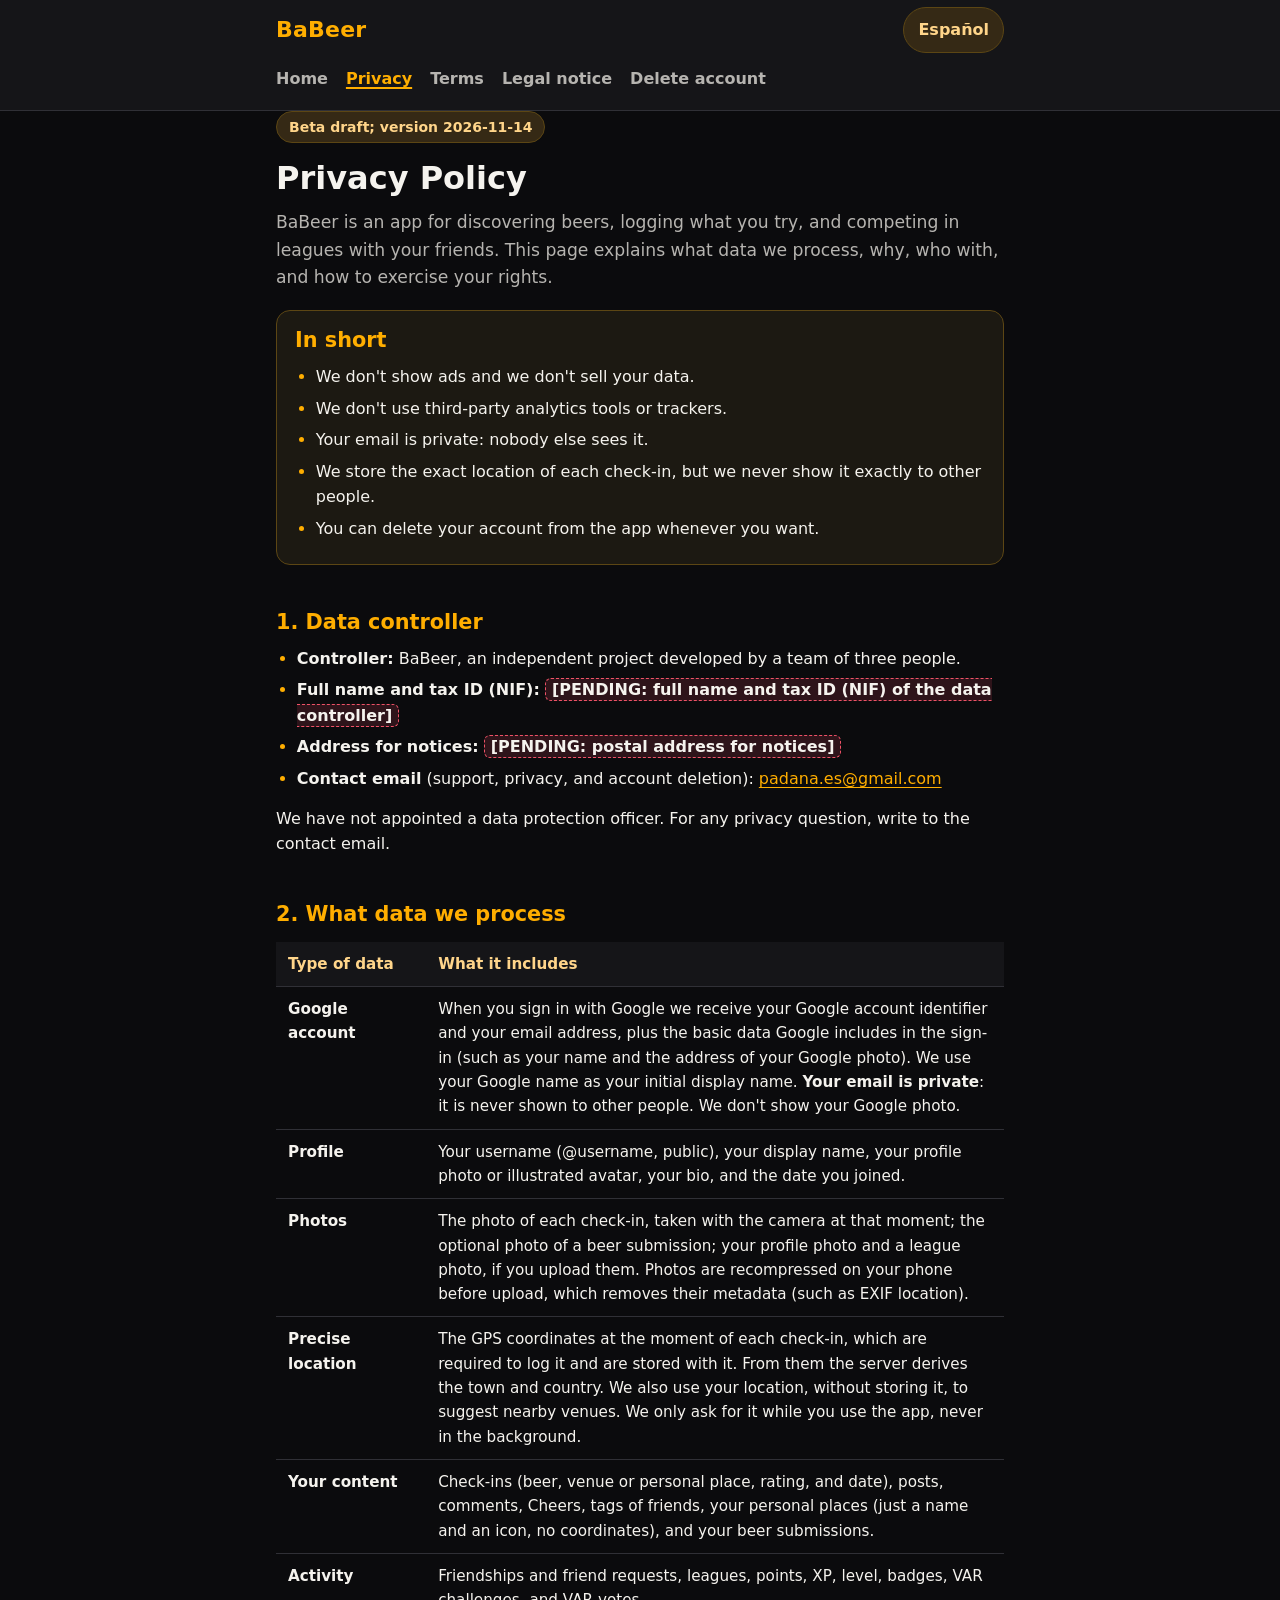
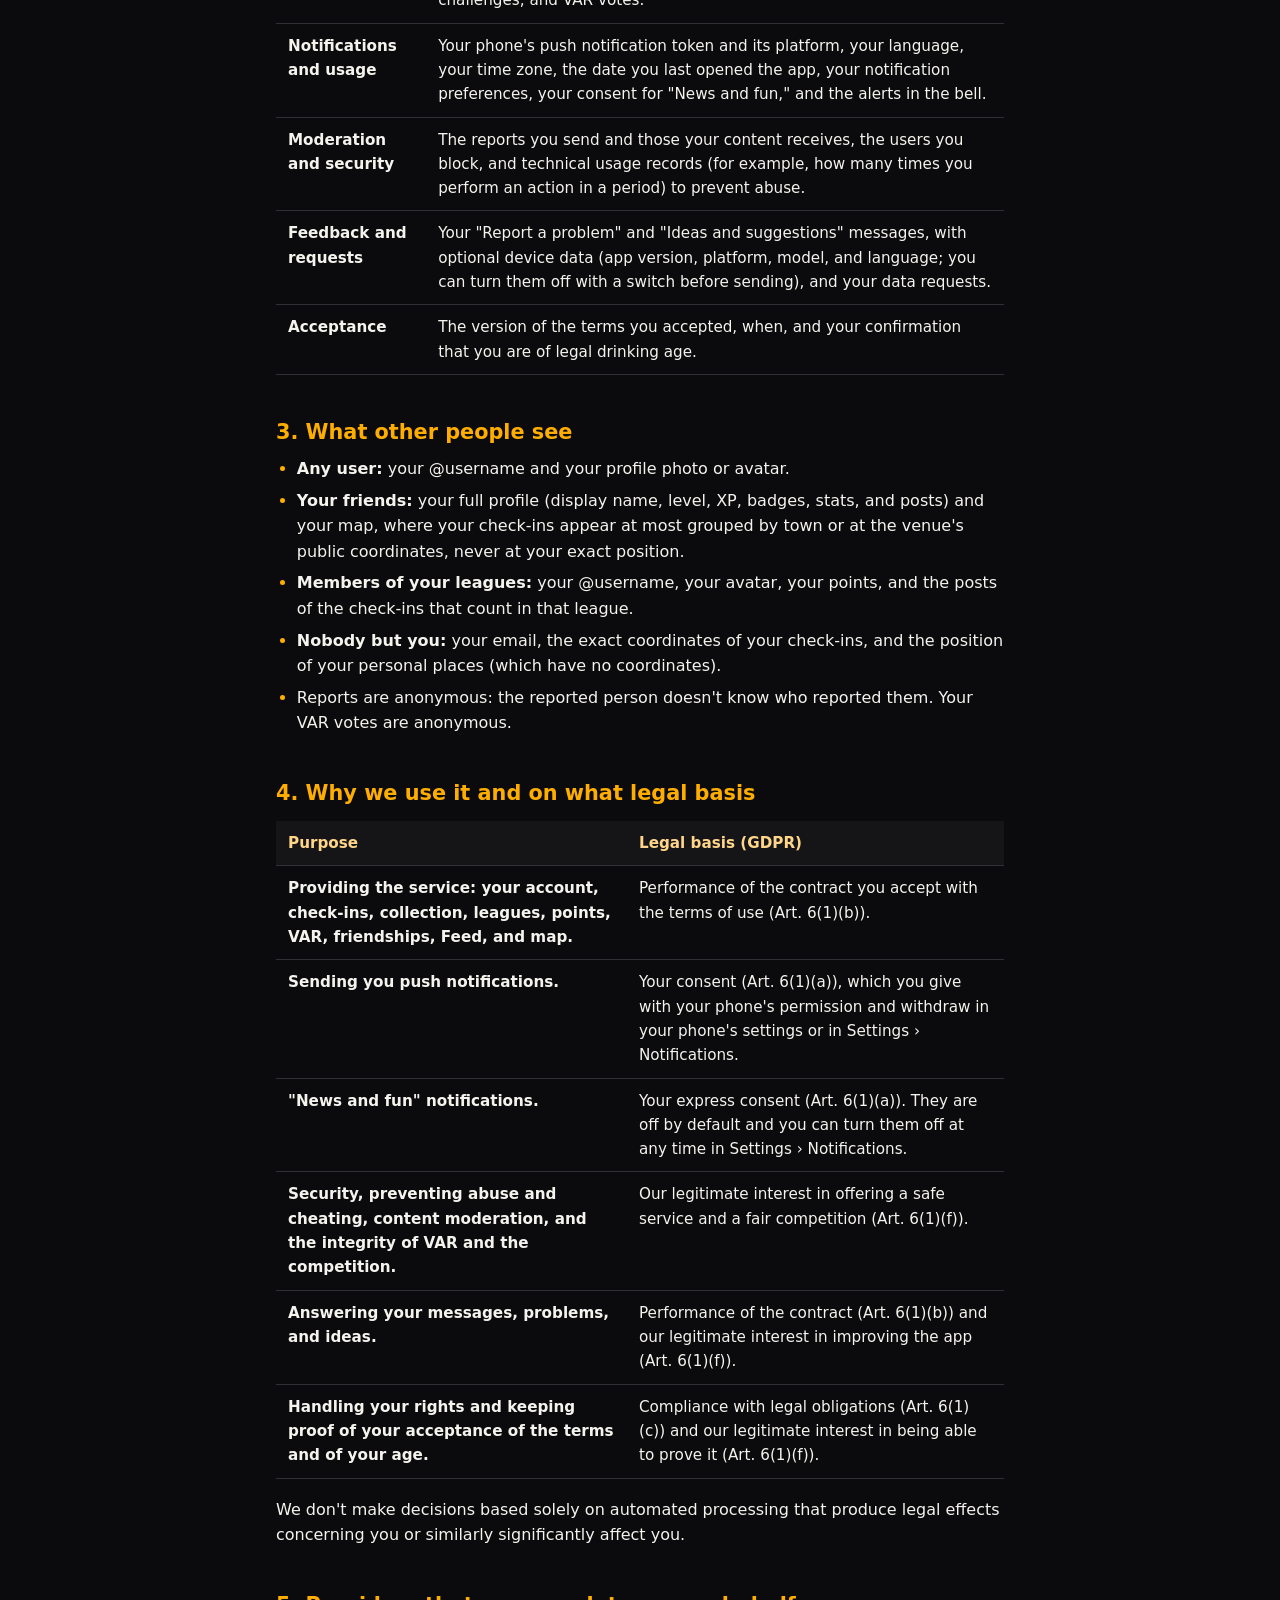
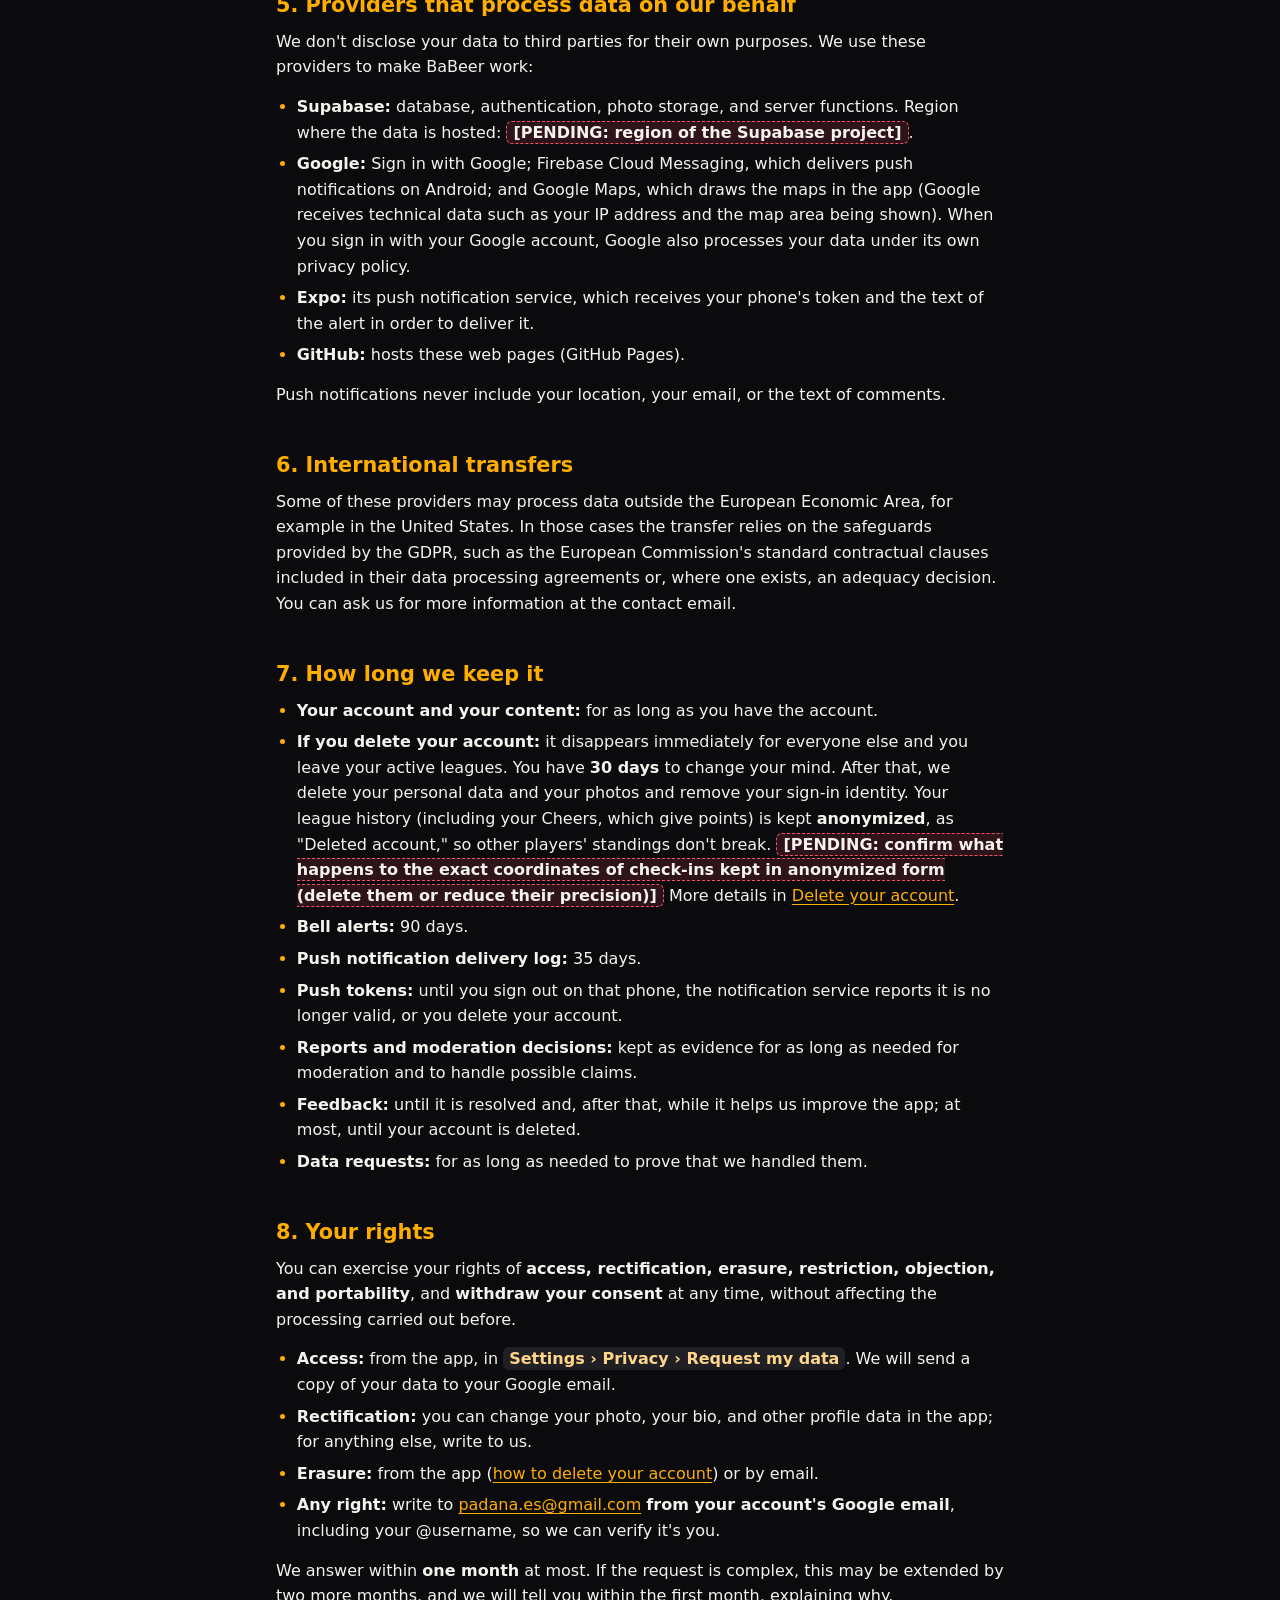
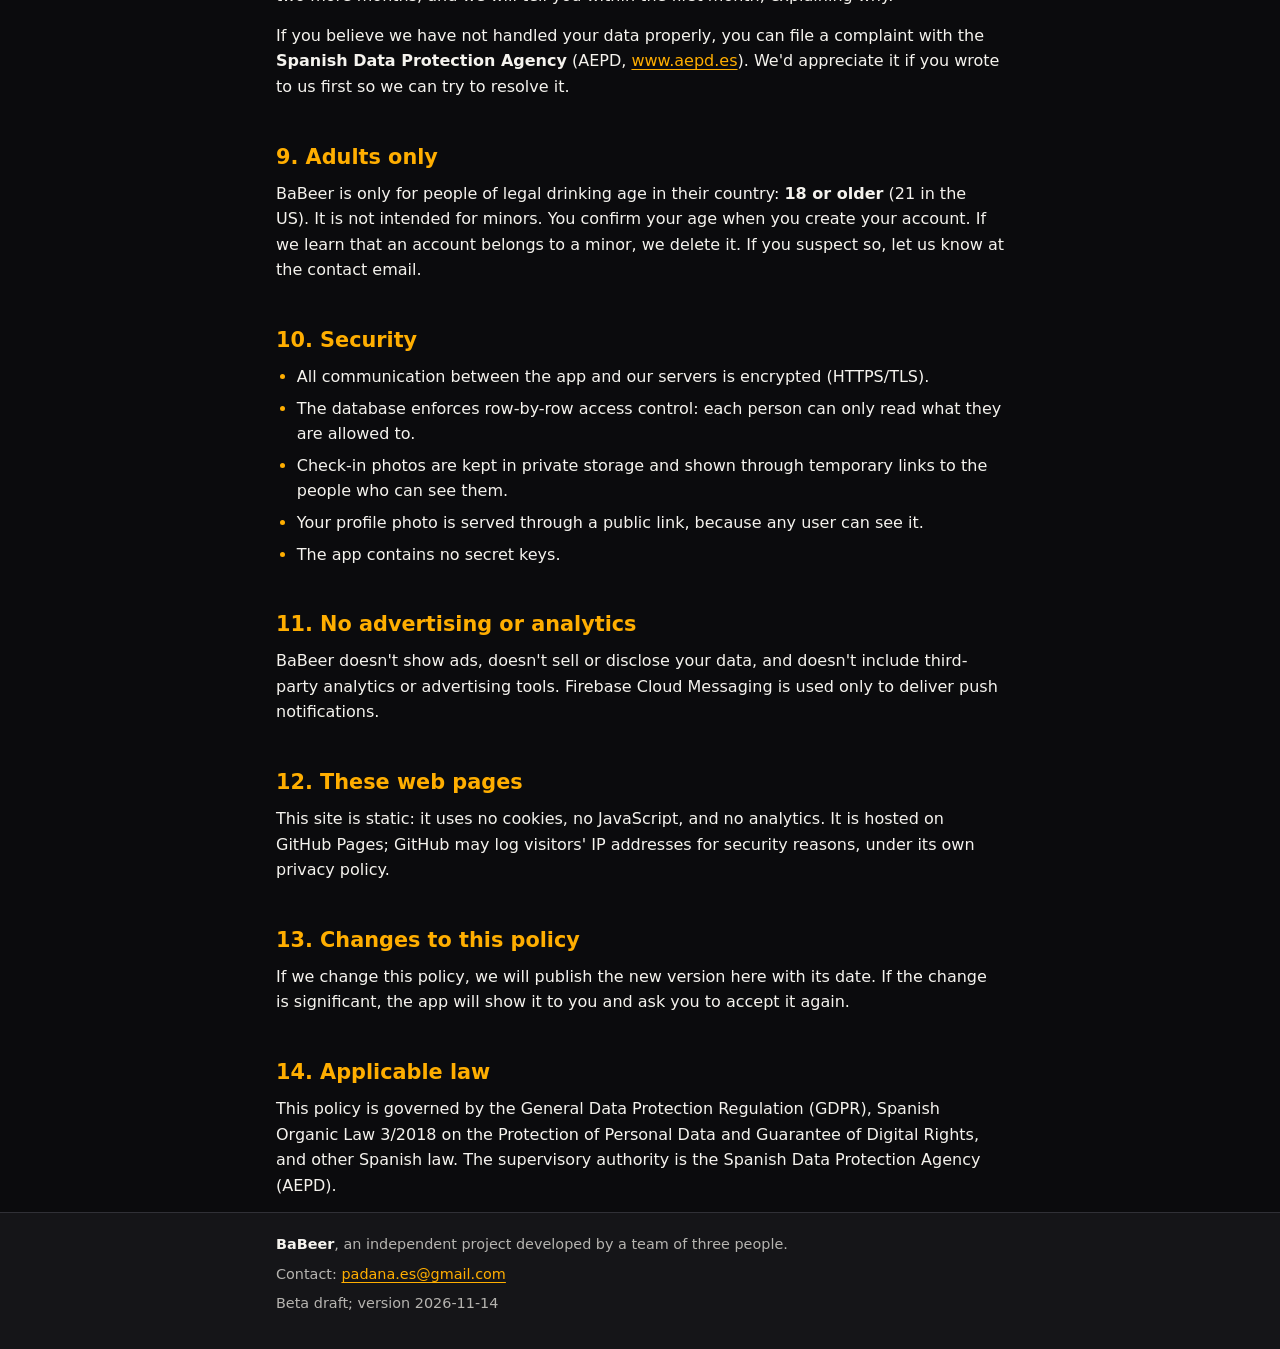
==== en/privacy.html @ 209f2f9f "Páginas legales de BaBeer (beta)" ====
<!doctype html>
<html lang="en">
<head>
<meta charset="utf-8">
<meta name="viewport" content="width=device-width, initial-scale=1">
<meta http-equiv="Content-Security-Policy" content="default-src 'none'; style-src 'self'; img-src 'self'; base-uri 'none'; form-action 'none'">
<meta name="referrer" content="no-referrer">
<meta name="color-scheme" content="dark">
<title>Privacy Policy · BaBeer</title>
<meta name="description" content="What data BaBeer processes, why, who with, and how to exercise your rights.">
<link rel="stylesheet" href="../assets/style.css">
<link rel="alternate" hreflang="es" href="../privacidad.html">
<link rel="alternate" hreflang="en" href="privacy.html">
</head>
<body>
<a class="skip" href="#content">Skip to content</a>
<header class="site-header">
  <div class="wrap header-row">
    <a class="brand" href="index.html">BaBeer</a>
    <a class="lang" href="../privacidad.html" hreflang="es" lang="es">Español</a>
  </div>
  <nav class="wrap site-nav" aria-label="Legal pages">
    <a href="index.html">Home</a>
    <a href="privacy.html" aria-current="page">Privacy</a>
    <a href="terms.html">Terms</a>
    <a href="legal-notice.html">Legal notice</a>
    <a href="delete-account.html">Delete account</a>
  </nav>
</header>

<main id="content" class="wrap">
<p class="draft">Beta draft; version 2026-11-14</p>
<h1>Privacy Policy</h1>
<p class="lead">BaBeer is an app for discovering beers, logging what you try, and competing in leagues with your friends. This page explains what data we process, why, who with, and how to exercise your rights.</p>

<div class="card card-accent">
  <h2>In short</h2>
  <ul>
    <li>We don't show ads and we don't sell your data.</li>
    <li>We don't use third-party analytics tools or trackers.</li>
    <li>Your email is private: nobody else sees it.</li>
    <li>We store the exact location of each check-in, but we never show it exactly to other people.</li>
    <li>You can delete your account from the app whenever you want.</li>
  </ul>
</div>

<h2 id="controller">1. Data controller</h2>
<ul>
  <li><strong>Controller:</strong> BaBeer, an independent project developed by a team of three people.</li>
  <li><strong>Full name and tax ID (NIF):</strong> <span class="pending">[PENDING: full name and tax ID (NIF) of the data controller]</span></li>
  <li><strong>Address for notices:</strong> <span class="pending">[PENDING: postal address for notices]</span></li>
  <li><strong>Contact email</strong> (support, privacy, and account deletion): <a href="mailto:padana.es@gmail.com">padana.es@gmail.com</a></li>
</ul>
<p>We have not appointed a data protection officer. For any privacy question, write to the contact email.</p>

<h2 id="data">2. What data we process</h2>
<table>
  <thead><tr><th scope="col">Type of data</th><th scope="col">What it includes</th></tr></thead>
  <tbody>
    <tr><td data-label="Type of data">Google account</td><td data-label="What it includes">When you sign in with Google we receive your Google account identifier and your email address, plus the basic data Google includes in the sign-in (such as your name and the address of your Google photo). We use your Google name as your initial display name. <strong>Your email is private</strong>: it is never shown to other people. We don't show your Google photo.</td></tr>
    <tr><td data-label="Type of data">Profile</td><td data-label="What it includes">Your username (@username, public), your display name, your profile photo or illustrated avatar, your bio, and the date you joined.</td></tr>
    <tr><td data-label="Type of data">Photos</td><td data-label="What it includes">The photo of each check-in, taken with the camera at that moment; the optional photo of a beer submission; your profile photo and a league photo, if you upload them. Photos are recompressed on your phone before upload, which removes their metadata (such as EXIF location).</td></tr>
    <tr><td data-label="Type of data">Precise location</td><td data-label="What it includes">The GPS coordinates at the moment of each check-in, which are required to log it and are stored with it. From them the server derives the town and country. We also use your location, without storing it, to suggest nearby venues. We only ask for it while you use the app, never in the background.</td></tr>
    <tr><td data-label="Type of data">Your content</td><td data-label="What it includes">Check-ins (beer, venue or personal place, rating, and date), posts, comments, Cheers, tags of friends, your personal places (just a name and an icon, no coordinates), and your beer submissions.</td></tr>
    <tr><td data-label="Type of data">Activity</td><td data-label="What it includes">Friendships and friend requests, leagues, points, XP, level, badges, VAR challenges, and VAR votes.</td></tr>
    <tr><td data-label="Type of data">Notifications and usage</td><td data-label="What it includes">Your phone's push notification token and its platform, your language, your time zone, the date you last opened the app, your notification preferences, your consent for "News and fun," and the alerts in the bell.</td></tr>
    <tr><td data-label="Type of data">Moderation and security</td><td data-label="What it includes">The reports you send and those your content receives, the users you block, and technical usage records (for example, how many times you perform an action in a period) to prevent abuse.</td></tr>
    <tr><td data-label="Type of data">Feedback and requests</td><td data-label="What it includes">Your "Report a problem" and "Ideas and suggestions" messages, with optional device data (app version, platform, model, and language; you can turn them off with a switch before sending), and your data requests.</td></tr>
    <tr><td data-label="Type of data">Acceptance</td><td data-label="What it includes">The version of the terms you accepted, when, and your confirmation that you are of legal drinking age.</td></tr>
  </tbody>
</table>

<h2 id="who-sees">3. What other people see</h2>
<ul>
  <li><strong>Any user:</strong> your @username and your profile photo or avatar.</li>
  <li><strong>Your friends:</strong> your full profile (display name, level, XP, badges, stats, and posts) and your map, where your check-ins appear at most grouped by town or at the venue's public coordinates, never at your exact position.</li>
  <li><strong>Members of your leagues:</strong> your @username, your avatar, your points, and the posts of the check-ins that count in that league.</li>
  <li><strong>Nobody but you:</strong> your email, the exact coordinates of your check-ins, and the position of your personal places (which have no coordinates).</li>
  <li>Reports are anonymous: the reported person doesn't know who reported them. Your VAR votes are anonymous.</li>
</ul>

<h2 id="purposes">4. Why we use it and on what legal basis</h2>
<table>
  <thead><tr><th scope="col">Purpose</th><th scope="col">Legal basis (GDPR)</th></tr></thead>
  <tbody>
    <tr><td data-label="Purpose">Providing the service: your account, check-ins, collection, leagues, points, VAR, friendships, Feed, and map.</td><td data-label="Legal basis (GDPR)">Performance of the contract you accept with the terms of use (Art. 6(1)(b)).</td></tr>
    <tr><td data-label="Purpose">Sending you push notifications.</td><td data-label="Legal basis (GDPR)">Your consent (Art. 6(1)(a)), which you give with your phone's permission and withdraw in your phone's settings or in Settings › Notifications.</td></tr>
    <tr><td data-label="Purpose">"News and fun" notifications.</td><td data-label="Legal basis (GDPR)">Your express consent (Art. 6(1)(a)). They are off by default and you can turn them off at any time in Settings › Notifications.</td></tr>
    <tr><td data-label="Purpose">Security, preventing abuse and cheating, content moderation, and the integrity of VAR and the competition.</td><td data-label="Legal basis (GDPR)">Our legitimate interest in offering a safe service and a fair competition (Art. 6(1)(f)).</td></tr>
    <tr><td data-label="Purpose">Answering your messages, problems, and ideas.</td><td data-label="Legal basis (GDPR)">Performance of the contract (Art. 6(1)(b)) and our legitimate interest in improving the app (Art. 6(1)(f)).</td></tr>
    <tr><td data-label="Purpose">Handling your rights and keeping proof of your acceptance of the terms and of your age.</td><td data-label="Legal basis (GDPR)">Compliance with legal obligations (Art. 6(1)(c)) and our legitimate interest in being able to prove it (Art. 6(1)(f)).</td></tr>
  </tbody>
</table>
<p>We don't make decisions based solely on automated processing that produce legal effects concerning you or similarly significantly affect you.</p>

<h2 id="providers">5. Providers that process data on our behalf</h2>
<p>We don't disclose your data to third parties for their own purposes. We use these providers to make BaBeer work:</p>
<ul>
  <li><strong>Supabase:</strong> database, authentication, photo storage, and server functions. Region where the data is hosted: <span class="pending">[PENDING: region of the Supabase project]</span>.</li>
  <li><strong>Google:</strong> Sign in with Google; Firebase Cloud Messaging, which delivers push notifications on Android; and Google Maps, which draws the maps in the app (Google receives technical data such as your IP address and the map area being shown). When you sign in with your Google account, Google also processes your data under its own privacy policy.</li>
  <li><strong>Expo:</strong> its push notification service, which receives your phone's token and the text of the alert in order to deliver it.</li>
  <li><strong>GitHub:</strong> hosts these web pages (GitHub Pages).</li>
</ul>
<p>Push notifications never include your location, your email, or the text of comments.</p>

<h2 id="transfers">6. International transfers</h2>
<p>Some of these providers may process data outside the European Economic Area, for example in the United States. In those cases the transfer relies on the safeguards provided by the GDPR, such as the European Commission's standard contractual clauses included in their data processing agreements or, where one exists, an adequacy decision. You can ask us for more information at the contact email.</p>

<h2 id="retention">7. How long we keep it</h2>
<ul>
  <li><strong>Your account and your content:</strong> for as long as you have the account.</li>
  <li><strong>If you delete your account:</strong> it disappears immediately for everyone else and you leave your active leagues. You have <strong>30 days</strong> to change your mind. After that, we delete your personal data and your photos and remove your sign-in identity. Your league history (including your Cheers, which give points) is kept <strong>anonymized</strong>, as "Deleted account," so other players' standings don't break. <span class="pending">[PENDING: confirm what happens to the exact coordinates of check-ins kept in anonymized form (delete them or reduce their precision)]</span> More details in <a href="delete-account.html">Delete your account</a>.</li>
  <li><strong>Bell alerts:</strong> 90 days.</li>
  <li><strong>Push notification delivery log:</strong> 35 days.</li>
  <li><strong>Push tokens:</strong> until you sign out on that phone, the notification service reports it is no longer valid, or you delete your account.</li>
  <li><strong>Reports and moderation decisions:</strong> kept as evidence for as long as needed for moderation and to handle possible claims.</li>
  <li><strong>Feedback:</strong> until it is resolved and, after that, while it helps us improve the app; at most, until your account is deleted.</li>
  <li><strong>Data requests:</strong> for as long as needed to prove that we handled them.</li>
</ul>

<h2 id="rights">8. Your rights</h2>
<p>You can exercise your rights of <strong>access, rectification, erasure, restriction, objection, and portability</strong>, and <strong>withdraw your consent</strong> at any time, without affecting the processing carried out before.</p>
<ul>
  <li><strong>Access:</strong> from the app, in <span class="path">Settings › Privacy › Request my data</span>. We will send a copy of your data to your Google email.</li>
  <li><strong>Rectification:</strong> you can change your photo, your bio, and other profile data in the app; for anything else, write to us.</li>
  <li><strong>Erasure:</strong> from the app (<a href="delete-account.html">how to delete your account</a>) or by email.</li>
  <li><strong>Any right:</strong> write to <a href="mailto:padana.es@gmail.com">padana.es@gmail.com</a> <strong>from your account's Google email</strong>, including your @username, so we can verify it's you.</li>
</ul>
<p>We answer within <strong>one month</strong> at most. If the request is complex, this may be extended by two more months, and we will tell you within the first month, explaining why.</p>
<p>If you believe we have not handled your data properly, you can file a complaint with the <strong>Spanish Data Protection Agency</strong> (AEPD, <a href="https://www.aepd.es">www.aepd.es</a>). We'd appreciate it if you wrote to us first so we can try to resolve it.</p>

<h2 id="minors">9. Adults only</h2>
<p>BaBeer is only for people of legal drinking age in their country: <strong>18 or older</strong> (21 in the US). It is not intended for minors. You confirm your age when you create your account. If we learn that an account belongs to a minor, we delete it. If you suspect so, let us know at the contact email.</p>

<h2 id="security">10. Security</h2>
<ul>
  <li>All communication between the app and our servers is encrypted (HTTPS/TLS).</li>
  <li>The database enforces row-by-row access control: each person can only read what they are allowed to.</li>
  <li>Check-in photos are kept in private storage and shown through temporary links to the people who can see them.</li>
  <li>Your profile photo is served through a public link, because any user can see it.</li>
  <li>The app contains no secret keys.</li>
</ul>

<h2 id="no-ads">11. No advertising or analytics</h2>
<p>BaBeer doesn't show ads, doesn't sell or disclose your data, and doesn't include third-party analytics or advertising tools. Firebase Cloud Messaging is used only to deliver push notifications.</p>

<h2 id="website">12. These web pages</h2>
<p>This site is static: it uses no cookies, no JavaScript, and no analytics. It is hosted on GitHub Pages; GitHub may log visitors' IP addresses for security reasons, under its own privacy policy.</p>

<h2 id="changes">13. Changes to this policy</h2>
<p>If we change this policy, we will publish the new version here with its date. If the change is significant, the app will show it to you and ask you to accept it again.</p>

<h2 id="law">14. Applicable law</h2>
<p>This policy is governed by the General Data Protection Regulation (GDPR), Spanish Organic Law 3/2018 on the Protection of Personal Data and Guarantee of Digital Rights, and other Spanish law. The supervisory authority is the Spanish Data Protection Agency (AEPD).</p>
</main>

<footer class="site-footer">
  <div class="wrap">
    <p><strong>BaBeer</strong>, an independent project developed by a team of three people.</p>
    <p>Contact: <a href="mailto:padana.es@gmail.com">padana.es@gmail.com</a></p>
    <p>Beta draft; version 2026-11-14</p>
  </div>
</footer>
</body>
</html>
---- assets/style.css ----
/*
 * BaBeer · páginas legales (HTML estático, sin JavaScript, sin cookies, sin fuentes externas).
 * Los colores son los tokens de la app (src/theme/colors.ts). Si cambian allí, se cambian aquí.
 */
:root {
  --background: #0b0b0d;
  --surface: #151518;
  --surface-elevated: #202024;
  --surface-accent: #1c1912;
  --border-subtle: #303036;
  --text-primary: #f5f3ee;
  --text-secondary: #b6b4b0;
  --text-muted: #908e96;
  --primary: #ffae00;
  --primary-light: #ffd58a;
  --primary-soft: #352915;
  --primary-border: #5c4614;
  --danger: #f05267;
  --danger-soft: #2e141a;
  --radius: 14px;
  --gutter: 16px;
  --max-width: 760px;
  color-scheme: dark;
}

*,
*::before,
*::after {
  box-sizing: border-box;
}

html {
  -webkit-text-size-adjust: 100%;
  text-size-adjust: 100%;
}

body {
  margin: 0;
  background: var(--background);
  color: var(--text-primary);
  font-family: system-ui, -apple-system, "Segoe UI", Roboto, "Helvetica Neue", Arial, sans-serif;
  font-size: 1rem;
  line-height: 1.6;
  overflow-wrap: break-word;
}

.wrap {
  width: 100%;
  max-width: var(--max-width);
  margin: 0 auto;
  padding: 0 var(--gutter);
}

/* Saltar al contenido: visible solo con el teclado. */
.skip {
  position: absolute;
  left: -9999px;
  top: 0;
}
.skip:focus {
  left: var(--gutter);
  top: var(--gutter);
  z-index: 10;
  padding: 8px 12px;
  background: var(--primary);
  color: var(--background);
  border-radius: 8px;
}

a {
  color: var(--primary);
  text-underline-offset: 3px;
}
a:hover {
  color: var(--primary-light);
}
a:focus-visible {
  outline: 2px solid var(--primary-light);
  outline-offset: 2px;
  border-radius: 4px;
}

/* Cabecera */
.site-header {
  border-bottom: 1px solid var(--border-subtle);
  background: var(--surface);
}
.header-row {
  display: flex;
  align-items: center;
  justify-content: space-between;
  gap: 12px;
  min-height: 60px;
}
.brand {
  color: var(--primary);
  font-size: 1.375rem;
  font-weight: 800;
  letter-spacing: 0.01em;
  text-decoration: none;
}
.lang {
  display: inline-block;
  padding: 8px 14px;
  min-height: 44px;
  line-height: 28px;
  border: 1px solid var(--primary-border);
  border-radius: 999px;
  background: var(--primary-soft);
  color: var(--primary-light);
  font-weight: 600;
  text-decoration: none;
}
.lang:hover {
  color: var(--text-primary);
}
.site-nav {
  display: flex;
  flex-wrap: wrap;
  gap: 4px 18px;
  padding-bottom: 12px;
}
.site-nav a {
  display: inline-block;
  padding: 6px 0;
  color: var(--text-secondary);
  text-decoration: none;
  font-weight: 600;
}
.site-nav a:hover,
.site-nav a[aria-current="page"] {
  color: var(--primary);
}
.site-nav a[aria-current="page"] {
  text-decoration: underline;
  text-decoration-thickness: 2px;
}

/* Contenido */
main {
  padding-top: 24px;
  padding-bottom: 48px;
}
.draft {
  display: inline-block;
  margin: 0 0 8px;
  padding: 4px 12px;
  border: 1px solid var(--primary-border);
  border-radius: 999px;
  background: var(--primary-soft);
  color: var(--primary-light);
  font-size: 0.875rem;
  font-weight: 600;
}
h1 {
  margin: 8px 0 12px;
  font-size: 2rem;
  line-height: 1.2;
  font-weight: 800;
}
h2 {
  margin: 36px 0 10px;
  padding-top: 8px;
  color: var(--primary);
  font-size: 1.3rem;
  line-height: 1.3;
  font-weight: 800;
}
h3 {
  margin: 24px 0 8px;
  font-size: 1.075rem;
  line-height: 1.35;
  font-weight: 700;
}
p,
ul,
ol {
  margin: 0 0 14px;
}
ul,
ol {
  padding-left: 1.3em;
}
li {
  margin-bottom: 6px;
}
li::marker {
  color: var(--primary);
}
strong {
  color: var(--text-primary);
}
.lead {
  color: var(--text-secondary);
  font-size: 1.075rem;
}
.muted {
  color: var(--text-muted);
  font-size: 0.9rem;
}

/* Hueco legal pendiente de rellenar: bien visible a propósito. */
.pending {
  padding: 1px 6px;
  border: 1px dashed var(--danger);
  border-radius: 6px;
  background: var(--danger-soft);
  color: var(--text-primary);
  font-weight: 600;
}

/* Tarjetas */
.card {
  margin: 18px 0;
  padding: 16px 18px;
  border: 1px solid var(--border-subtle);
  border-radius: var(--radius);
  background: var(--surface);
}
.card > :last-child {
  margin-bottom: 0;
}
.card-accent {
  border-color: var(--primary-border);
  background: var(--surface-accent);
}
.card h2,
.card h3 {
  margin-top: 0;
  padding-top: 0;
}

/* Lista de enlaces del índice */
.links {
  list-style: none;
  padding: 0;
}
.links li {
  margin: 0 0 10px;
}
.links a {
  display: block;
  padding: 14px 18px;
  border: 1px solid var(--border-subtle);
  border-radius: var(--radius);
  background: var(--surface);
  text-decoration: none;
}
.links a:hover {
  border-color: var(--primary-border);
  background: var(--surface-accent);
}
.links .title {
  display: block;
  color: var(--primary);
  font-weight: 700;
}
.links .desc {
  display: block;
  color: var(--text-secondary);
  font-size: 0.95rem;
}

/* Ruta dentro de la app */
.path {
  padding: 2px 6px;
  border-radius: 6px;
  background: var(--surface-elevated);
  color: var(--primary-light);
  font-weight: 600;
}

/* Tablas: en el móvil cada fila se apila (la etiqueta sale de data-label, sin JavaScript). */
table {
  width: 100%;
  margin: 14px 0 18px;
  border-collapse: collapse;
  font-size: 0.95rem;
}
th,
td {
  padding: 10px 12px;
  border-bottom: 1px solid var(--border-subtle);
  text-align: left;
  vertical-align: top;
}
th {
  color: var(--primary-light);
  font-weight: 700;
  background: var(--surface);
}
td:first-child {
  font-weight: 600;
}

@media (max-width: 600px) {
  h1 {
    font-size: 1.65rem;
  }
  table,
  thead,
  tbody,
  tr,
  td {
    display: block;
  }
  thead {
    position: absolute;
    left: -9999px;
  }
  tr {
    margin-bottom: 12px;
    padding: 10px 14px;
    border: 1px solid var(--border-subtle);
    border-radius: var(--radius);
    background: var(--surface);
  }
  td {
    padding: 4px 0;
    border: 0;
  }
  td[data-label]::before {
    content: attr(data-label);
    display: block;
    color: var(--primary-light);
    font-size: 0.8rem;
    font-weight: 700;
    text-transform: uppercase;
    letter-spacing: 0.04em;
  }
}

/* Pie */
.site-footer {
  border-top: 1px solid var(--border-subtle);
  background: var(--surface);
  color: var(--text-secondary);
  font-size: 0.9rem;
}
.site-footer .wrap {
  padding-top: 20px;
  padding-bottom: 28px;
}
.site-footer p {
  margin: 0 0 6px;
}

@media print {
  body {
    background: #fff;
    color: #000;
  }
  .site-header,
  .site-footer,
  .skip {
    display: none;
  }
  a {
    color: #000;
  }
  h2 {
    color: #000;
  }
}
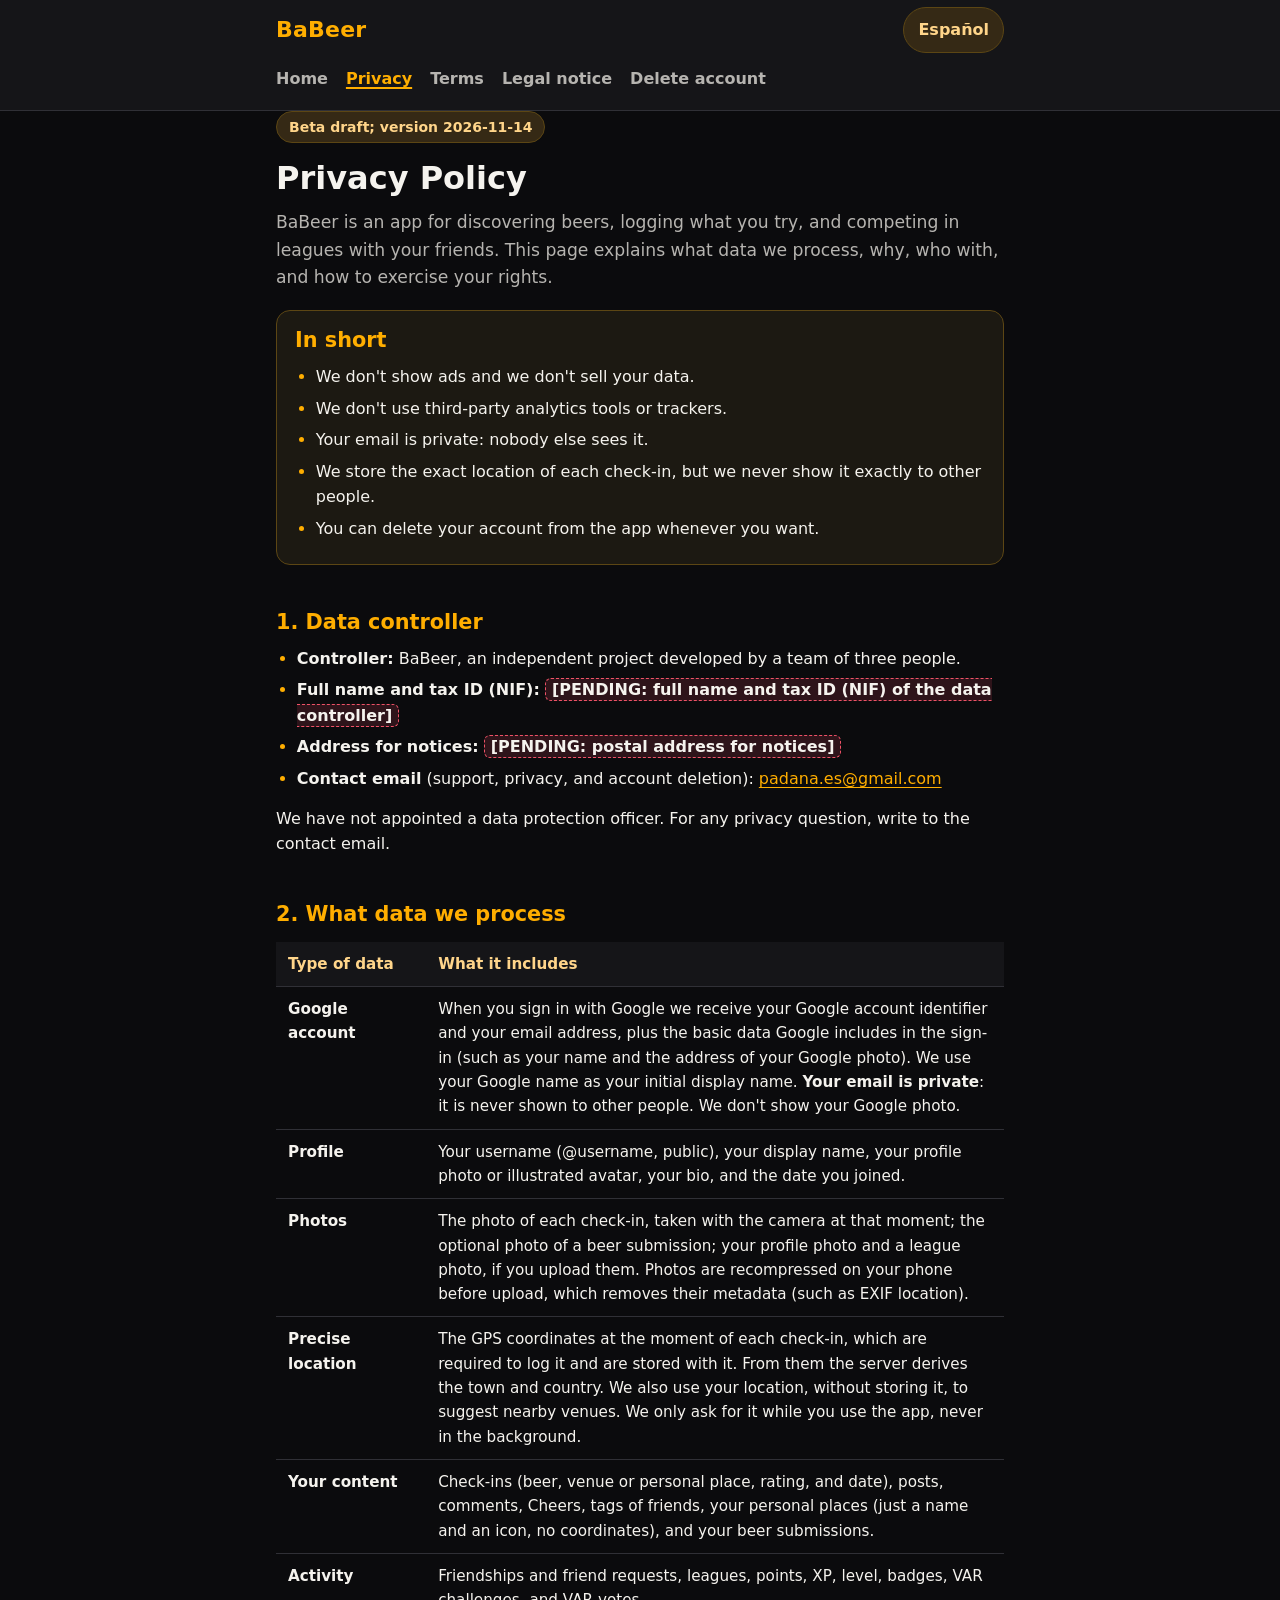
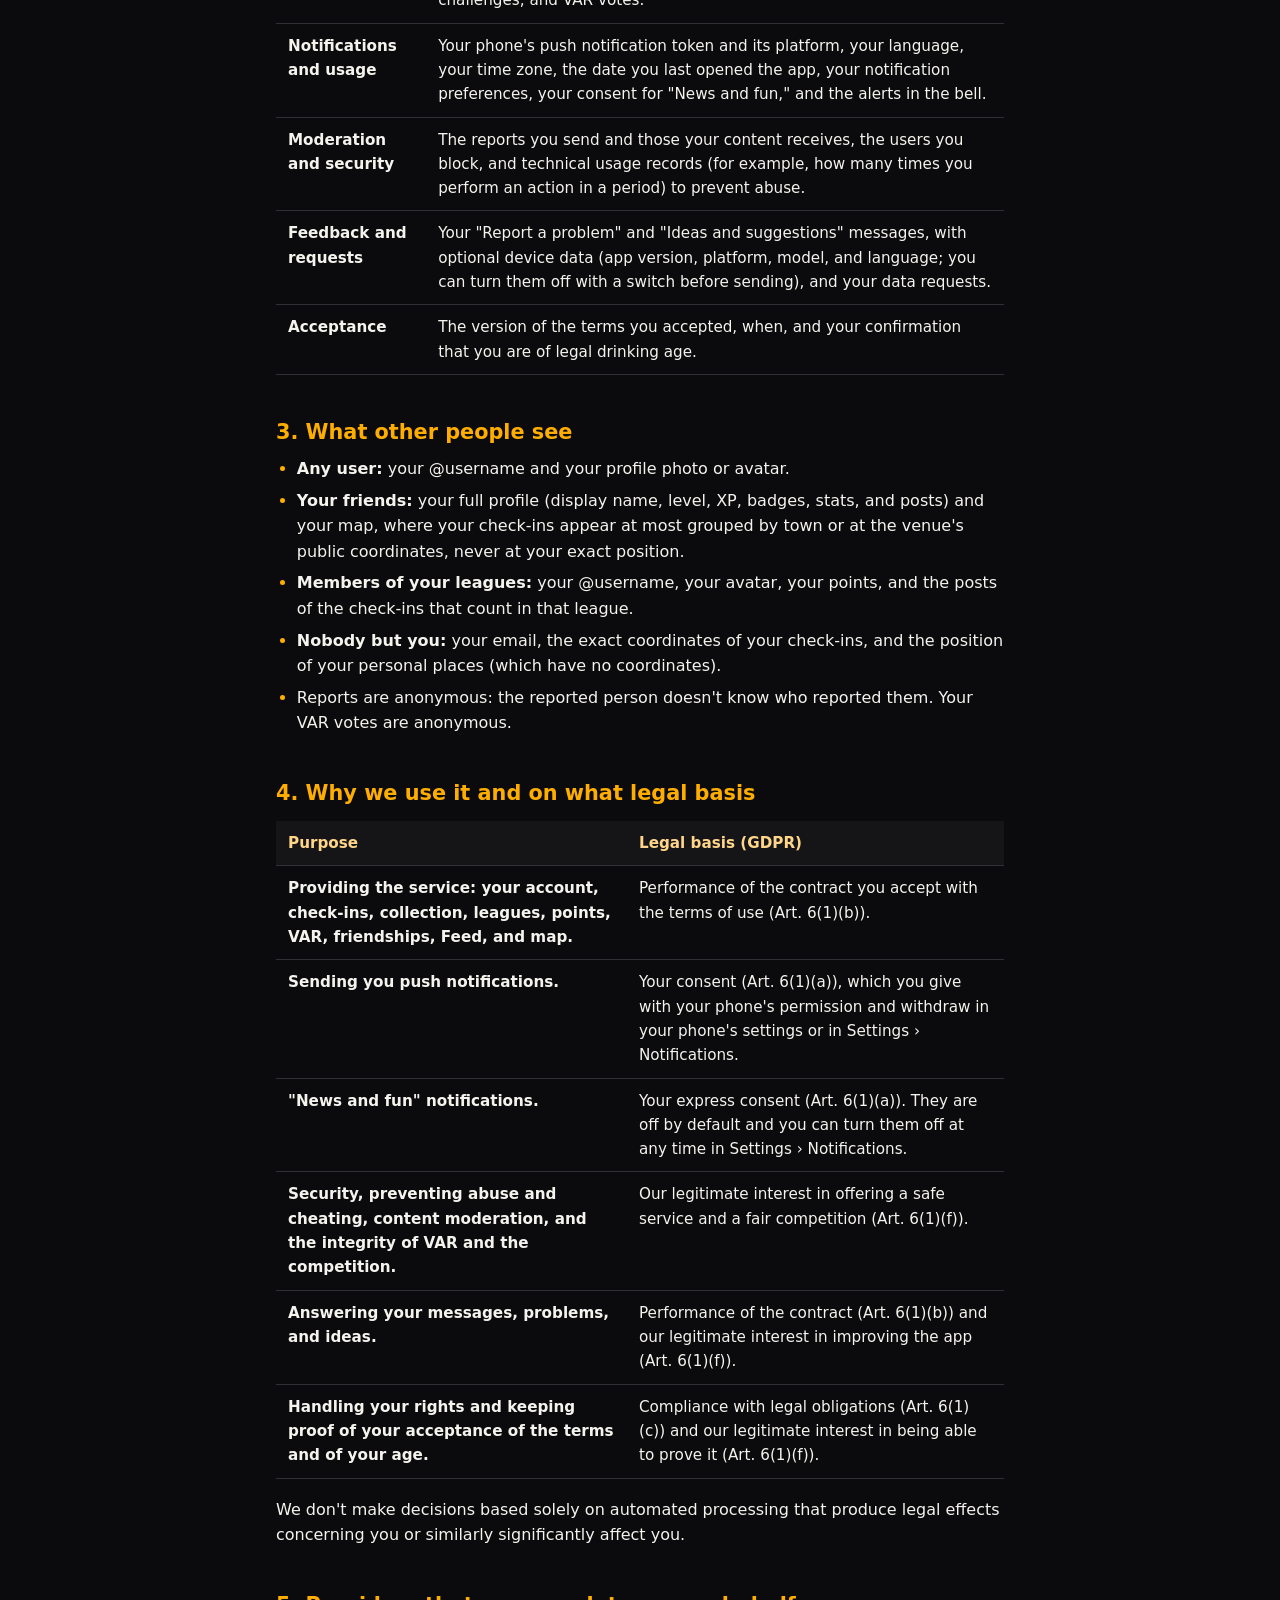
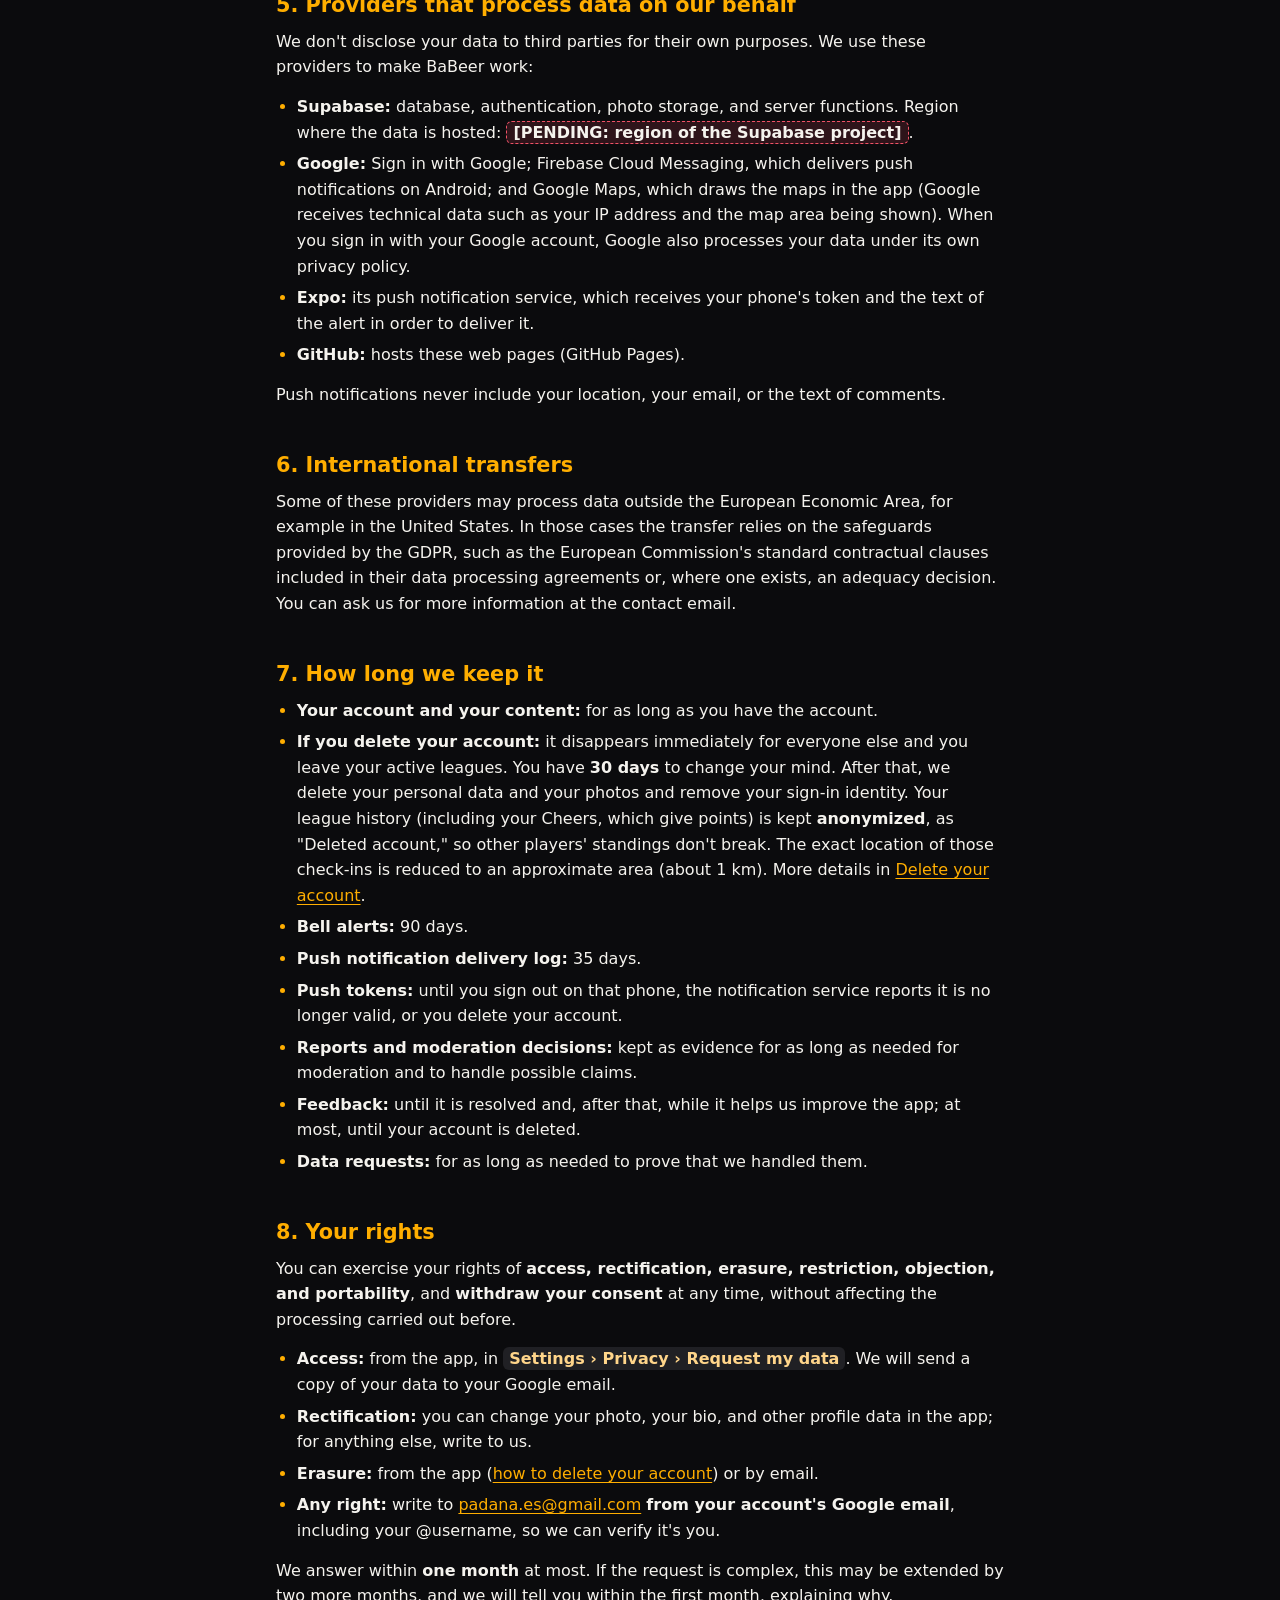
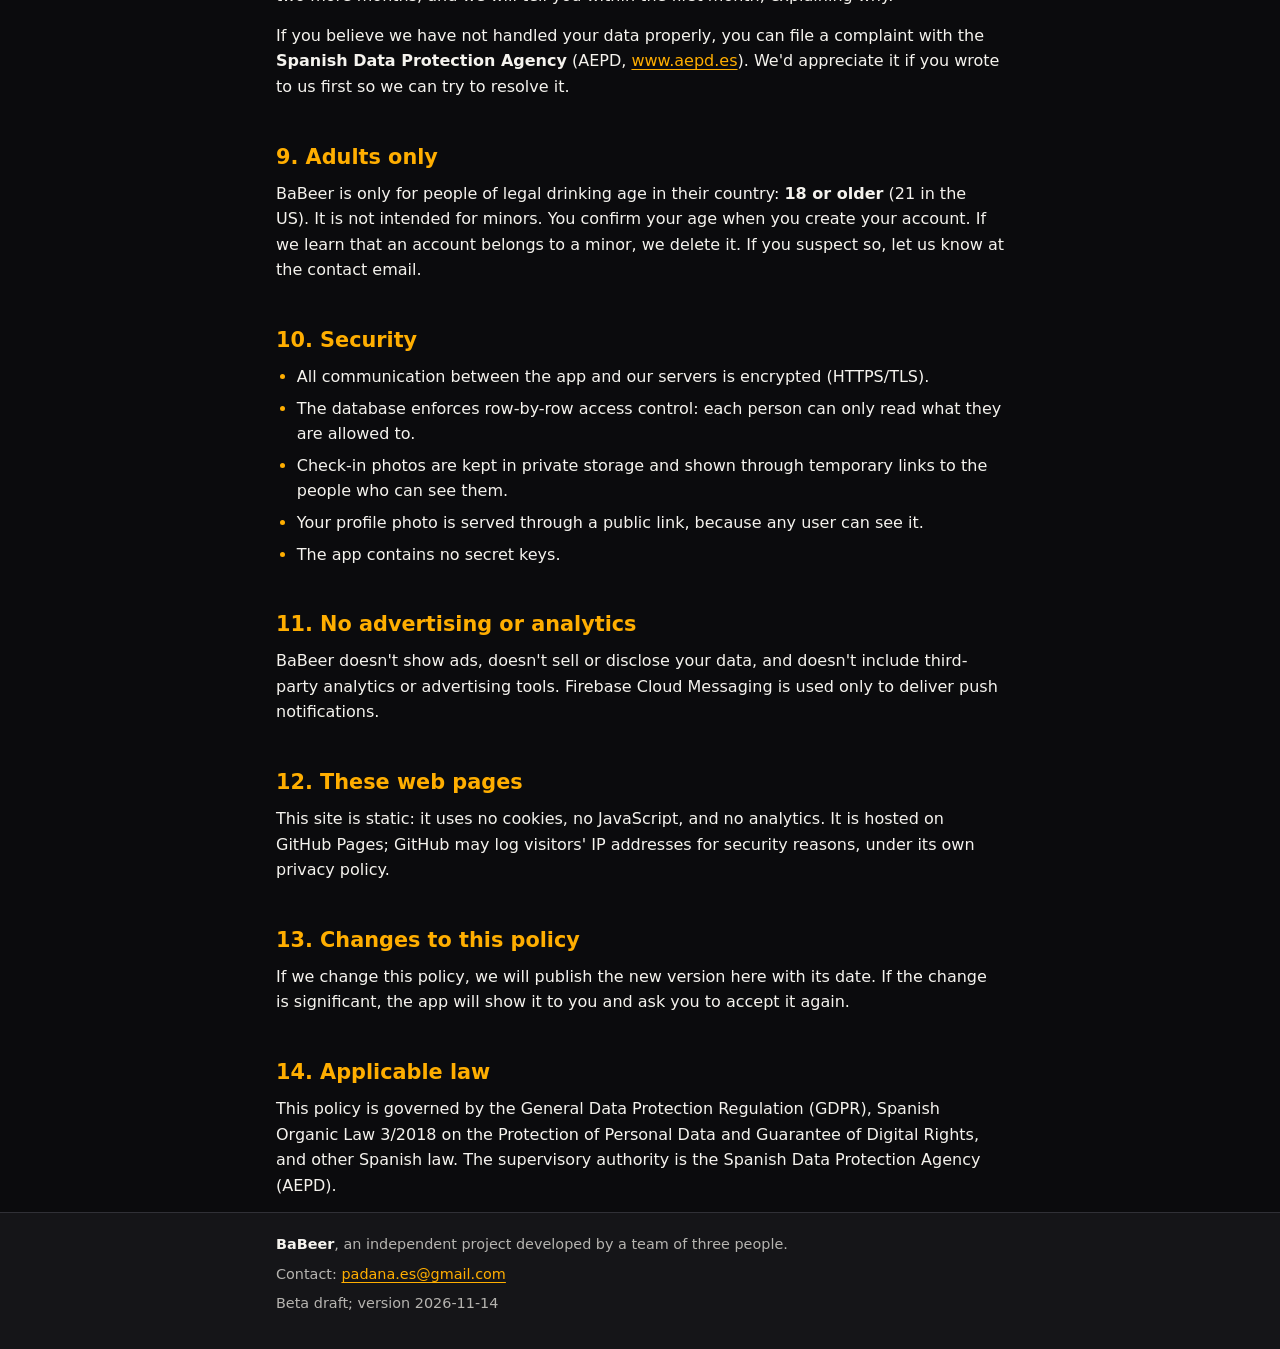
==== commit 50a408b4: "Privacidad: coordenadas de los check-ins conservados" ====
--- a/en/privacy.html
+++ b/en/privacy.html
@@ -109,7 +109,7 @@
 <h2 id="retention">7. How long we keep it</h2>
 <ul>
   <li><strong>Your account and your content:</strong> for as long as you have the account.</li>
-  <li><strong>If you delete your account:</strong> it disappears immediately for everyone else and you leave your active leagues. You have <strong>30 days</strong> to change your mind. After that, we delete your personal data and your photos and remove your sign-in identity. Your league history (including your Cheers, which give points) is kept <strong>anonymized</strong>, as "Deleted account," so other players' standings don't break. <span class="pending">[PENDING: confirm what happens to the exact coordinates of check-ins kept in anonymized form (delete them or reduce their precision)]</span> More details in <a href="delete-account.html">Delete your account</a>.</li>
+  <li><strong>If you delete your account:</strong> it disappears immediately for everyone else and you leave your active leagues. You have <strong>30 days</strong> to change your mind. After that, we delete your personal data and your photos and remove your sign-in identity. Your league history (including your Cheers, which give points) is kept <strong>anonymized</strong>, as "Deleted account," so other players' standings don't break. The exact location of those check-ins is reduced to an approximate area (about 1 km). More details in <a href="delete-account.html">Delete your account</a>.</li>
   <li><strong>Bell alerts:</strong> 90 days.</li>
   <li><strong>Push notification delivery log:</strong> 35 days.</li>
   <li><strong>Push tokens:</strong> until you sign out on that phone, the notification service reports it is no longer valid, or you delete your account.</li>
